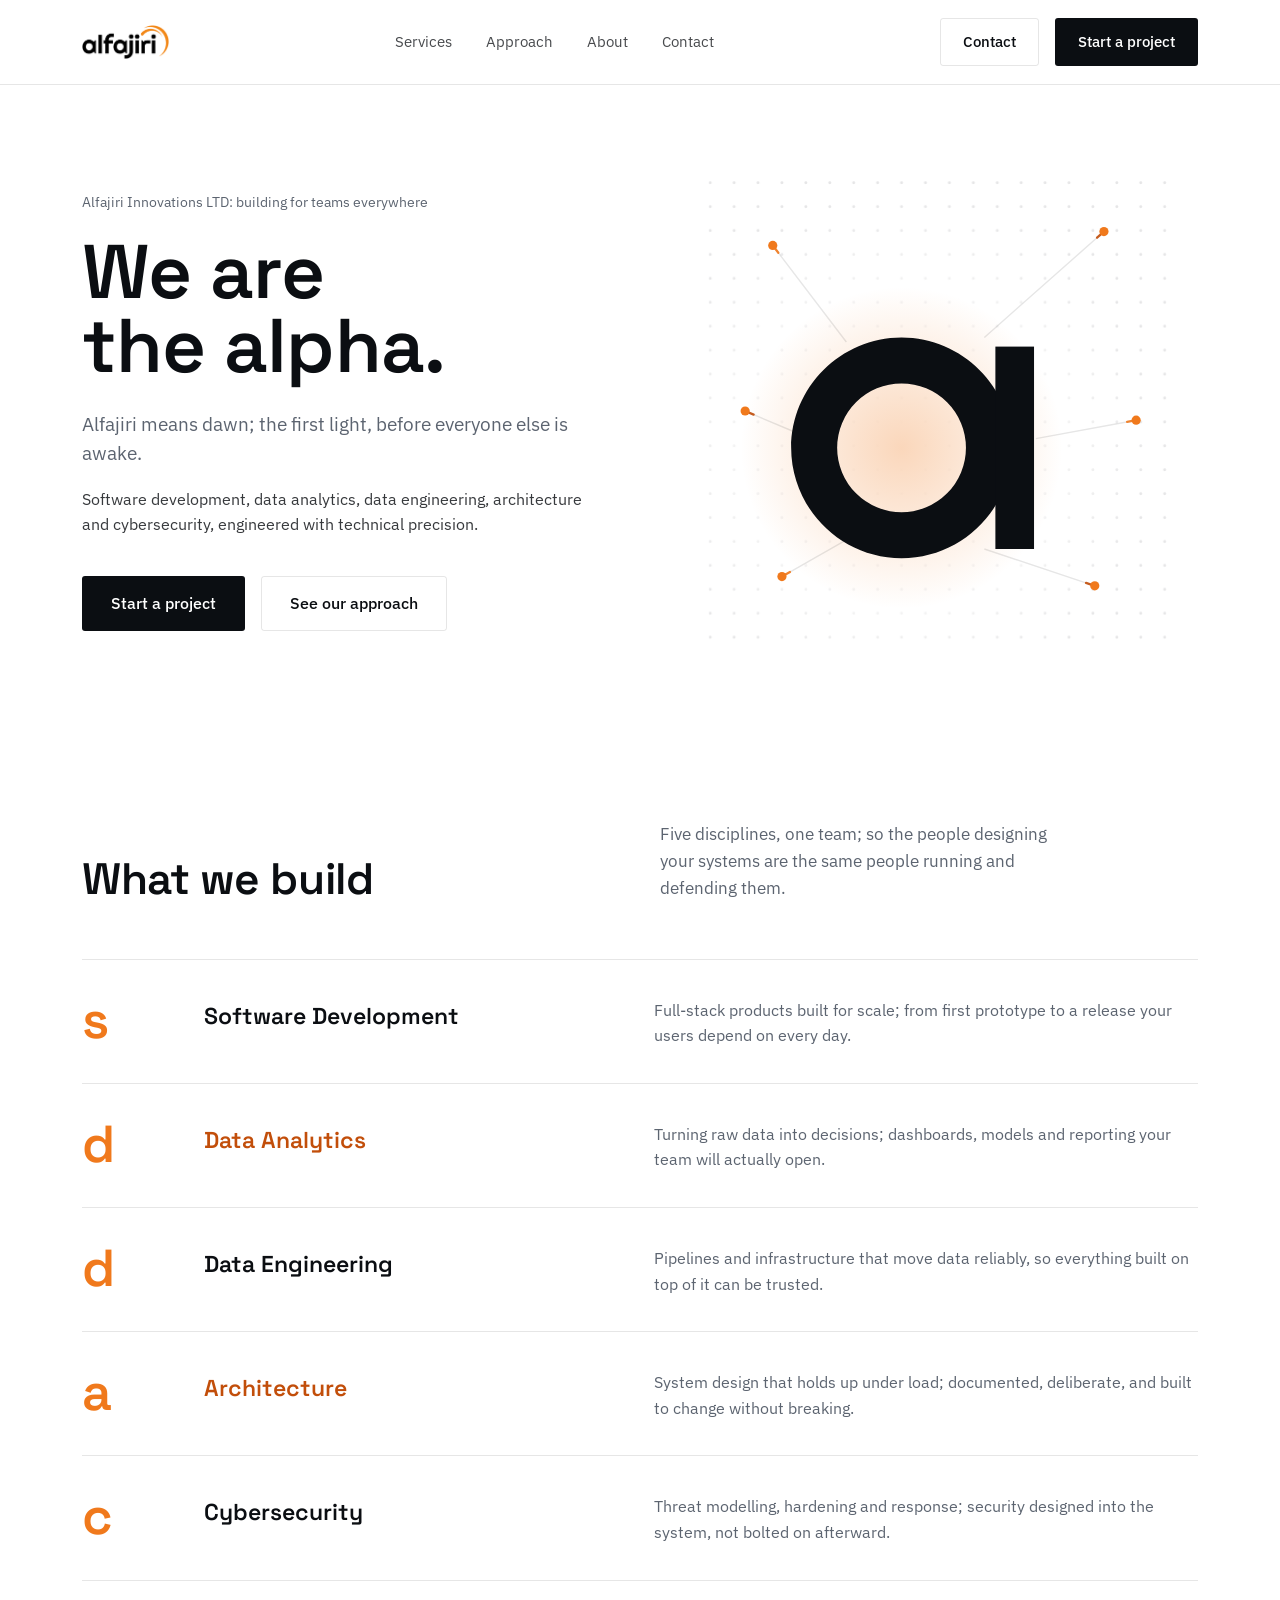
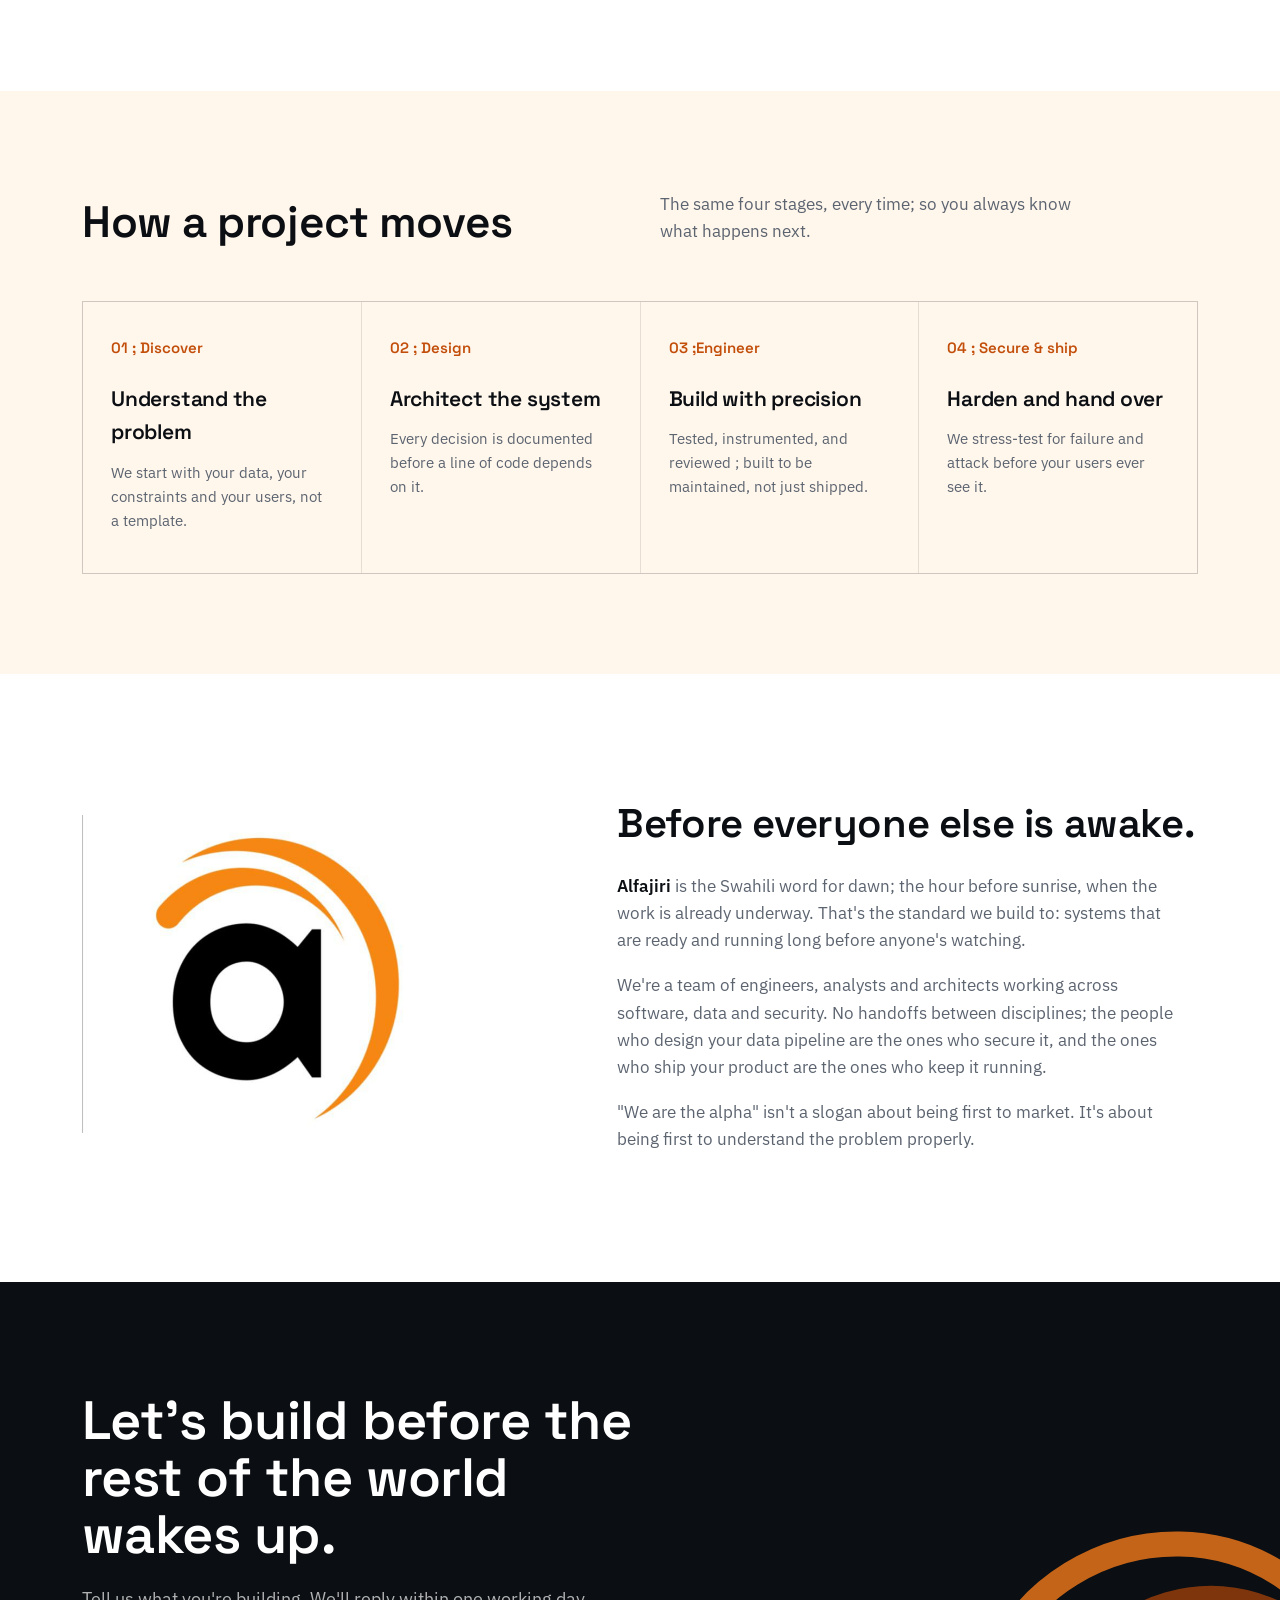
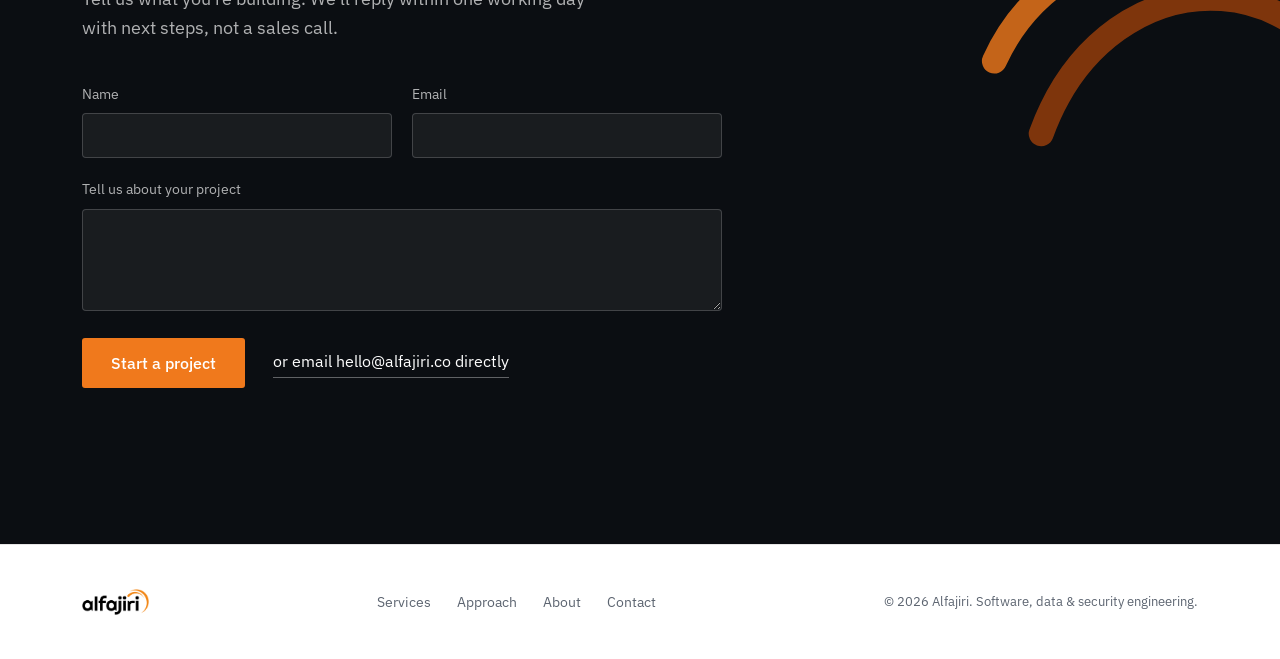
==== index.html @ 94ca4219 "Alfajiri website" ====
<!doctype html>
<html lang="en">
  <head>
    <meta charset="UTF-8" />
    <meta name="viewport" content="width=device-width, initial-scale=1.0" />
    <title>Alfajiri | Software, Data &amp; Security Engineering</title>
    <meta
      name="description"
      content="Alfajiri Innovations LTD engineers software, data and security systems with technical precision — full-stack development, data analytics, data engineering, architecture and cybersecurity, delivered by one team."
    />
    <meta
      name="keywords"
      content="software development, data analytics, data engineering, systems architecture, cybersecurity, Alfajiri, engineering agency"
    />
    <meta name="author" content="Alfajiri Innovations LTD" />
    <meta name="robots" content="index, follow" />
    <meta name="theme-color" content="#0b0e12" />
    <link rel="canonical" href="https://alfajiri.co/" />

    <!-- Favicon -->
    <link
      rel="icon"
      type="image/png"
      href="files/alfajiri-icon-orange-square.png"
    />
    <link
      rel="apple-touch-icon"
      href="files/alfajiri-icon-orange-square.png"
    />
    <!-- Open Graph / Facebook, LinkedIn, etc. -->
    <meta property="og:type" content="website" />
    <meta property="og:site_name" content="Alfajiri" />
    <meta property="og:url" content="https://alfajiri.co/" />
    <meta
      property="og:title"
      content="Alfajiri | Software, Data &amp; Security Engineering"
    />
    <meta
      property="og:description"
      content="Software development, data analytics, data engineering, architecture and cybersecurity, engineered with technical precision by one team."
    />
    <meta
      property="og:image"
      content="https://alfajiri.co/files/alfajiri-logo-white-bg.png"
    />
    <meta property="og:locale" content="en_US" />

    <!-- Twitter Card -->
    <meta name="twitter:card" content="summary_large_image" />
    <meta
      name="twitter:title"
      content="Alfajiri | Software, Data &amp; Security Engineering"
    />
    <meta
      name="twitter:description"
      content="Software development, data analytics, data engineering, architecture and cybersecurity, engineered with technical precision by one team."
    />
    <meta
      name="twitter:image"
      content="https://alfajiri.co/files/alfajiri-logo-white-bg.png"
    />

    <!-- Structured data -->
    <script type="application/ld+json">
      {
        "@context": "https://schema.org",
        "@type": "ProfessionalService",
        "name": "Alfajiri Innovations LTD",
        "url": "https://alfajiri.co/",
        "logo": "https://alfajiri.co/files/alfajiri-logo-white-bg.png",
        "image": "https://alfajiri.co/files/alfajiri-logo-white-bg.png",
        "description": "Alfajiri Innovations LTD engineers software, data and security systems with technical precision — full-stack development, data analytics, data engineering, architecture and cybersecurity, delivered by one team.",
        "email": "hello@alfajiri.co",
        "areaServed": "Worldwide",
        "sameAs": []
      }
    </script>

    <link rel="preconnect" href="https://fonts.googleapis.com" />
    <link rel="preconnect" href="https://fonts.gstatic.com" crossorigin />
    <link
      href="https://fonts.googleapis.com/css2?family=Space+Grotesk:wght@400;500;600;700&family=IBM+Plex+Sans:wght@400;500;600&display=swap"
      rel="stylesheet"
    />
    <link rel="stylesheet" href="styles.css" />
  </head>
  <body>
    <header class="site">
      <div class="nav">
        <a href="#top" class="brand" aria-label="Alfajiri home">
          <span class="brand-mark">
            <img src="alfajiri-logo-transparent.png" alt="" aria-hidden="true" />
          </span>
        </a>
        <nav class="links">
          <a href="#services">Services</a>
          <a href="#approach">Approach</a>
          <a href="#about">About</a>
          <a href="#contact">Contact</a>
        </nav>
        <div class="nav-cta">
          <a href="#contact" class="btn btn-ghost">Contact</a>
          <a href="#contact" class="btn btn-primary">Start a project</a>
        </div>
        <button class="menu-toggle" aria-label="Menu">
          <span></span><span></span><span></span>
        </button>
      </div>
    </header>

    <main id="top">
      <!-- HERO -->
      <section class="hero">
        <div class="wrap">
          <div class="hero-copy">
            <span class="loc"
              >Alfajiri Innovations LTD: building for teams everywhere</span
            >
            <h1>We are<br />the alpha.</h1>
            <p class="sub">
              Alfajiri means dawn; the first light, before everyone else is
              awake.
            </p>
            <p class="desc">
              Software development, data analytics, data engineering,
              architecture and cybersecurity, engineered with technical
              precision.
            </p>
            <div class="hero-actions">
              <a href="#contact" class="btn btn-primary btn-lg"
                >Start a project</a
              >
              <a href="#approach" class="btn btn-ghost btn-lg"
                >See our approach</a
              >
            </div>
          </div>
          <div class="hero-art" aria-hidden="true">
            <svg viewBox="0 0 500 500" xmlns="http://www.w3.org/2000/svg">
              <defs>
                <pattern
                  id="dotGrid"
                  width="26"
                  height="26"
                  patternUnits="userSpaceOnUse"
                >
                  <circle cx="2" cy="2" r="1.6" fill="var(--line)" />
                </pattern>
                <radialGradient id="dotFade" cx="42%" cy="58%" r="55%">
                  <stop offset="0%" stop-color="#fff" stop-opacity="0" />
                  <stop offset="65%" stop-color="#fff" stop-opacity="0.5" />
                  <stop offset="100%" stop-color="#fff" stop-opacity="1" />
                </radialGradient>
                <mask id="dotMask">
                  <rect width="500" height="500" fill="url(#dotFade)" />
                </mask>
                <radialGradient id="glow" cx="50%" cy="50%" r="50%">
                  <stop offset="0%" stop-color="var(--orange)" stop-opacity="0.3" />
                  <stop offset="100%" stop-color="var(--orange)" stop-opacity="0" />
                </radialGradient>
              </defs>

              <rect width="500" height="500" fill="url(#dotGrid)" mask="url(#dotMask)" />
              <circle cx="210" cy="290" r="175" fill="url(#glow)" />

              <g class="network">
                <line class="link-base" x1="70" y1="70" x2="150" y2="175" />
                <line class="link-base" x1="430" y1="55" x2="300" y2="170" />
                <line class="link-base" x1="465" y1="260" x2="356" y2="280" />
                <line class="link-base" x1="420" y1="440" x2="300" y2="400" />
                <line class="link-base" x1="80" y1="430" x2="150" y2="390" />
                <line class="link-base" x1="40" y1="250" x2="92" y2="272" />

                <line class="link-pulse pulse-1" x1="70" y1="70" x2="150" y2="175" />
                <line class="link-pulse pulse-2 alt" x1="430" y1="55" x2="300" y2="170" />
                <line class="link-pulse pulse-3" x1="465" y1="260" x2="356" y2="280" />
                <line class="link-pulse pulse-4 alt" x1="420" y1="440" x2="300" y2="400" />
                <line class="link-pulse pulse-5" x1="80" y1="430" x2="150" y2="390" />
                <line class="link-pulse pulse-6 alt" x1="40" y1="250" x2="92" y2="272" />

                <g class="node-group node-1">
                  <circle class="node-ring" cx="70" cy="70" r="6" />
                  <circle class="node-dot" cx="70" cy="70" r="5" />
                </g>
                <g class="node-group node-2">
                  <circle class="node-ring" cx="430" cy="55" r="6" />
                  <circle class="node-dot" cx="430" cy="55" r="5" />
                </g>
                <g class="node-group node-3">
                  <circle class="node-ring" cx="465" cy="260" r="6" />
                  <circle class="node-dot" cx="465" cy="260" r="5" />
                </g>
                <g class="node-group node-4">
                  <circle class="node-ring" cx="420" cy="440" r="6" />
                  <circle class="node-dot" cx="420" cy="440" r="5" />
                </g>
                <g class="node-group node-5">
                  <circle class="node-ring" cx="80" cy="430" r="6" />
                  <circle class="node-dot" cx="80" cy="430" r="5" />
                </g>
                <g class="node-group node-6">
                  <circle class="node-ring" cx="40" cy="250" r="6" />
                  <circle class="node-dot" cx="40" cy="250" r="5" />
                </g>
              </g>

              <g transform="translate(90,150)">
                <path
                  class="mark-a"
                  d="M120 260c-66 0-120-54-120-120S54 20 120 20s120 54 120 120-54 120-120 120zm0-190a70 70 0 100 140 70 70 0 000-140z"
                />
                <rect class="mark-a" x="222" y="30" width="42" height="220" />
              </g>
            </svg>
          </div>
        </div>
      </section>

      <!-- SERVICES -->
      <section class="services" id="services">
        <div class="wrap">
          <div class="head">
            <h2>What we build</h2>
            <p>
              Five disciplines, one team; so the people designing your systems
              are the same people running and defending them.
            </p>
          </div>

          <div class="service-list">
            <div class="service-row">
              <div class="service-letter">s</div>
              <div class="service-name">Software Development</div>
              <div class="service-desc">
                Full-stack products built for scale; from first prototype to a
                release your users depend on every day.
              </div>
            </div>
            <div class="service-row">
              <div class="service-letter">d</div>
              <div class="service-name">Data Analytics</div>
              <div class="service-desc">
                Turning raw data into decisions; dashboards, models and
                reporting your team will actually open.
              </div>
            </div>
            <div class="service-row">
              <div class="service-letter">d</div>
              <div class="service-name">Data Engineering</div>
              <div class="service-desc">
                Pipelines and infrastructure that move data reliably, so
                everything built on top of it can be trusted.
              </div>
            </div>
            <div class="service-row">
              <div class="service-letter">a</div>
              <div class="service-name">Architecture</div>
              <div class="service-desc">
                System design that holds up under load; documented, deliberate,
                and built to change without breaking.
              </div>
            </div>
            <div class="service-row">
              <div class="service-letter">c</div>
              <div class="service-name">Cybersecurity</div>
              <div class="service-desc">
                Threat modelling, hardening and response; security designed
                into the system, not bolted on afterward.
              </div>
            </div>
          </div>
        </div>
      </section>

      <!-- APPROACH -->
      <section class="approach" id="approach">
        <div class="wrap">
          <div class="head">
            <h2>How a project moves</h2>
            <p>
              The same four stages, every time; so you always know what happens
              next.
            </p>
          </div>
          <div class="approach-grid">
            <div class="step">
              <div class="num">01 ; Discover</div>
              <h3>Understand the problem</h3>
              <p>
                We start with your data, your constraints and your users, not a
                template.
              </p>
            </div>
            <div class="step">
              <div class="num">02 ; Design</div>
              <h3>Architect the system</h3>
              <p>
                Every decision is documented before a line of code depends on
                it.
              </p>
            </div>
            <div class="step">
              <div class="num">03 ;Engineer</div>
              <h3>Build with precision</h3>
              <p>
                Tested, instrumented, and reviewed ; built to be maintained, not
                just shipped.
              </p>
            </div>
            <div class="step">
              <div class="num">04 ; Secure &amp; ship</div>
              <h3>Harden and hand over</h3>
              <p>
                We stress-test for failure and attack before your users ever see
                it.
              </p>
            </div>
          </div>
        </div>
      </section>

      <!-- MEANING / ABOUT -->
      <section class="meaning" id="about">
        <div class="wrap">
          <div class="meaning-mark">
            <img src="Alfajiri-icon.jpeg" alt="Alfajiri logo mark" />
          </div>
          <div class="meaning-text">
            <h2>Before everyone else is awake.</h2>
            <p>
              <strong>Alfajiri</strong> is the Swahili word for dawn; the hour
              before sunrise, when the work is already underway. That's the
              standard we build to: systems that are ready and running long
              before anyone's watching.
            </p>
            <p>
              We're a team of engineers, analysts and architects working across
              software, data and security. No handoffs between disciplines; the
              people who design your data pipeline are the ones who secure it,
              and the ones who ship your product are the ones who keep it
              running.
            </p>
            <p>
              "We are the alpha" isn't a slogan about being first to market.
              It's about being first to understand the problem properly.
            </p>
          </div>
        </div>
      </section>

      <!-- CTA / CONTACT -->
      <section class="cta" id="contact">
        <svg
          class="cta-arc"
          viewBox="0 0 500 500"
          xmlns="http://www.w3.org/2000/svg"
          aria-hidden="true"
        >
          <path
            fill="none"
            stroke="#F0791C"
            stroke-width="24"
            stroke-linecap="round"
            opacity="0.9"
            d="M110 200 C 175 55, 400 35, 470 230"
          />
          <path
            fill="none"
            stroke="#C24E0A"
            stroke-width="24"
            stroke-linecap="round"
            opacity="0.7"
            d="M155 270 C 220 90, 445 90, 480 310"
          />
        </svg>
        <div class="wrap">
          <h2>Let's build before the rest of the world wakes up.</h2>
          <p class="lede">
            Tell us what you're building. We'll reply within one working day
            with next steps, not a sales call.
          </p>

          <form
            name="start-project"
            method="POST"
            data-netlify="true"
            netlify-honeypot="bot-field"
            class="cta-form"
            id="cta-form"
          >
            <input type="hidden" name="form-name" value="start-project" />
            <p class="hp-field">
              <label>
                Don't fill this out if you're human:
                <input name="bot-field" />
              </label>
            </p>

            <div class="form-row">
              <div class="field">
                <label for="cf-name">Name</label>
                <input type="text" id="cf-name" name="name" required />
              </div>
              <div class="field">
                <label for="cf-email">Email</label>
                <input type="email" id="cf-email" name="email" required />
              </div>
            </div>
            <div class="field">
              <label for="cf-project">Tell us about your project</label>
              <textarea
                id="cf-project"
                name="project"
                rows="4"
                required
              ></textarea>
            </div>

            <div class="cta-row">
              <button type="submit" class="btn btn-primary btn-lg">
                Start a project
              </button>
              <a href="mailto:hello@alfajiri.co" class="cta-email"
                >or email hello@alfajiri.co directly</a
              >
            </div>

            <p class="form-status" id="cta-form-status" role="status"></p>
          </form>
        </div>
      </section>
    </main>

    <script>
      (function () {
        var form = document.getElementById("cta-form");
        var status = document.getElementById("cta-form-status");
        if (!form) return;

        function encode(data) {
          return Object.keys(data)
            .map(
              (key) =>
                encodeURIComponent(key) + "=" + encodeURIComponent(data[key]),
            )
            .join("&");
        }

        form.addEventListener("submit", function (e) {
          e.preventDefault();
          var data = Object.fromEntries(new FormData(form).entries());

          fetch("/", {
            method: "POST",
            headers: { "Content-Type": "application/x-www-form-urlencoded" },
            body: encode(data),
          })
            .then(function () {
              status.textContent =
                "Thanks — we'll reply within one working day.";
              status.classList.add("is-success");
              form.reset();
            })
            .catch(function () {
              status.textContent =
                "Something went wrong. Please email hello@alfajiri.co instead.";
              status.classList.add("is-error");
            });
        });
      })();
    </script>

    <footer class="site">
      <div class="wrap">
        <span class="brand">
          <span class="brand-mark">
            <img src="alfajiri-logo-transparent.png" alt="Alfajiri" />
          </span>
        </span>
        <nav>
          <a href="#services">Services</a>
          <a href="#approach">Approach</a>
          <a href="#about">About</a>
          <a href="#contact">Contact</a>
        </nav>
        <span class="copy"
          >© 2026 Alfajiri. Software, data &amp; security engineering.</span
        >
      </div>
    </footer>
  </body>
</html>
---- styles.css ----
:root {
  --ink: #0b0e12;
  --paper: #ffffff;
  --dawn: #fff6ec;
  --orange: #f0791c;
  --orange-deep: #c24e0a;
  --slate: #5c6470;
  --line: rgba(11, 14, 18, 0.1);
  --max: 1180px;
}

* {
  box-sizing: border-box;
}
html {
  scroll-behavior: smooth;
}
body {
  margin: 0;
  background: var(--paper);
  color: var(--ink);
  font-family: "IBM Plex Sans", sans-serif;
  font-size: 16px;
  line-height: 1.6;
  -webkit-font-smoothing: antialiased;
}
h1,
h2,
h3,
.display {
  font-family: "Space Grotesk", sans-serif;
  font-weight: 600;
  letter-spacing: -0.01em;
  margin: 0;
}
p {
  margin: 0;
}
a {
  color: inherit;
  text-decoration: none;
}
.wrap {
  max-width: var(--max);
  margin: 0 auto;
  padding: 0 32px;
}
section {
  position: relative;
}
::selection {
  background: var(--orange);
  color: #fff;
}
:focus-visible {
  outline: 2px solid var(--orange-deep);
  outline-offset: 3px;
}

@media (prefers-reduced-motion: reduce) {
  * {
    animation-duration: 0.001ms !important;
    animation-iteration-count: 1 !important;
    transition-duration: 0.001ms !important;
  }
}

/* ---------- NAV ---------- */
header.site {
  position: sticky;
  top: 0;
  z-index: 50;
  background: rgba(255, 255, 255, 0.88);
  backdrop-filter: blur(10px);
  border-bottom: 1px solid var(--line);
}
.nav {
  display: flex;
  align-items: center;
  justify-content: space-between;
  padding: 18px 32px;
  max-width: var(--max);
  margin: 0 auto;
}
.brand {
  display: flex;
  align-items: center;
  gap: 9px;
  font-family: "Space Grotesk", sans-serif;
  font-weight: 700;
  font-size: 22px;
  letter-spacing: -0.01em;
  color: var(--ink);
}
.brand-mark {
  height: 34px;
  display: flex;
  align-items: center;
  flex-shrink: 0;
}
.brand-mark img {
  height: 100%;
  width: auto;
  display: block;
}
nav.links {
  display: flex;
  align-items: center;
  gap: 34px;
}
nav.links a {
  font-size: 15px;
  color: var(--ink);
  opacity: 0.75;
  transition: opacity 0.15s ease;
}
nav.links a:hover {
  opacity: 1;
}
.btn {
  display: inline-flex;
  align-items: center;
  justify-content: center;
  padding: 11px 22px;
  border-radius: 3px;
  font-size: 15px;
  font-weight: 500;
  font-family: "IBM Plex Sans", sans-serif;
  cursor: pointer;
  border: 1px solid transparent;
  transition:
    transform 0.15s ease,
    background 0.15s ease,
    border-color 0.15s ease;
  white-space: nowrap;
}
.btn-primary {
  background: var(--ink);
  color: #fff;
}
.btn-primary:hover {
  background: var(--orange-deep);
}
.btn-ghost {
  border-color: var(--line);
  color: var(--ink);
}
.btn-ghost:hover {
  border-color: var(--ink);
}
.nav-cta {
  display: flex;
  align-items: center;
  gap: 16px;
}
.menu-toggle {
  display: none;
  background: none;
  border: none;
  cursor: pointer;
  padding: 6px;
}
.menu-toggle span {
  display: block;
  width: 22px;
  height: 2px;
  background: var(--ink);
  margin: 5px 0;
}

/* ---------- HERO ---------- */
.hero {
  padding: 96px 0 70px;
  overflow: hidden;
}
.hero .wrap {
  display: grid;
  grid-template-columns: 1.05fr 0.95fr;
  align-items: center;
  gap: 24px;
}
.hero-copy .loc {
  font-size: 14px;
  color: var(--slate);
  margin-bottom: 22px;
  display: block;
}
.hero h1 {
  font-size: clamp(44px, 6vw, 76px);
  line-height: 0.98;
  color: var(--ink);
}
.hero .sub {
  margin-top: 26px;
  max-width: 46ch;
  font-size: 19px;
  color: var(--slate);
  line-height: 1.55;
}
.hero .desc {
  margin-top: 18px;
  max-width: 50ch;
  font-size: 16px;
  color: var(--ink);
  opacity: 0.82;
}
.hero-actions {
  display: flex;
  gap: 16px;
  margin-top: 38px;
  flex-wrap: wrap;
}
.btn-lg {
  padding: 14px 28px;
  font-size: 16px;
}

.hero-art {
  position: relative;
  height: 460px;
}
.hero-art svg {
  width: 100%;
  height: 100%;
  overflow: visible;
}
.mark-a {
  fill: var(--ink);
}
.link-base {
  stroke: var(--line);
  stroke-width: 1.5;
}
.link-pulse {
  stroke: var(--orange);
  stroke-width: 2.5;
  stroke-linecap: round;
  stroke-dasharray: 10 280;
  opacity: 0.9;
  animation: travel 2.6s linear infinite;
}
.link-pulse.alt {
  stroke: var(--orange-deep);
}
.pulse-2 {
  animation-delay: 0.4s;
}
.pulse-3 {
  animation-delay: 0.8s;
}
.pulse-4 {
  animation-delay: 1.2s;
}
.pulse-5 {
  animation-delay: 1.6s;
}
.pulse-6 {
  animation-delay: 2s;
}
@keyframes travel {
  from {
    stroke-dashoffset: 290;
  }
  to {
    stroke-dashoffset: -290;
  }
}
.node-dot {
  fill: var(--orange);
}
.node-ring {
  fill: none;
  stroke: var(--orange);
  stroke-width: 1.5;
  opacity: 0;
  transform-box: fill-box;
  transform-origin: center;
  animation: ping 2.6s ease-out infinite;
}
.node-2 .node-ring {
  animation-delay: 0.4s;
}
.node-3 .node-ring {
  animation-delay: 0.8s;
}
.node-4 .node-ring {
  animation-delay: 1.2s;
}
.node-5 .node-ring {
  animation-delay: 1.6s;
}
.node-6 .node-ring {
  animation-delay: 2s;
}
@keyframes ping {
  0% {
    transform: scale(1);
    opacity: 0.6;
  }
  100% {
    transform: scale(2.6);
    opacity: 0;
  }
}

/* ---------- SECTION HEADS ---------- */
.head {
  display: grid;
  grid-template-columns: 1fr 1fr;
  gap: 40px;
  align-items: end;
  margin-bottom: 56px;
}
.head h2 {
  font-size: clamp(30px, 4vw, 44px);
  line-height: 1.05;
}
.head p {
  font-size: 17px;
  color: var(--slate);
  max-width: 42ch;
}

/* ---------- SERVICES ---------- */
.services {
  padding: 110px 0;
}
.service-row {
  display: grid;
  grid-template-columns: 90px 1fr 1.3fr;
  gap: 32px;
  padding: 34px 0;
  border-top: 1px solid var(--line);
  align-items: start;
}
.service-row:last-child {
  border-bottom: 1px solid var(--line);
}
.service-letter {
  font-family: "Space Grotesk", sans-serif;
  font-size: 52px;
  font-weight: 600;
  color: var(--orange);
  line-height: 1;
}
.service-name {
  font-family: "Space Grotesk", sans-serif;
  font-size: 23px;
  font-weight: 600;
  padding-top: 4px;
}
.service-desc {
  color: var(--slate);
  font-size: 16px;
  max-width: 56ch;
  padding-top: 4px;
}
@media (min-width: 900px) {
  .service-row:nth-child(even) .service-name {
    color: var(--orange-deep);
  }
}

/* ---------- APPROACH ---------- */
.approach {
  padding: 100px 0;
  background: var(--dawn);
}
.approach-grid {
  display: grid;
  grid-template-columns: repeat(4, 1fr);
  gap: 1px;
  background: var(--line);
  border: 1px solid var(--line);
}
.step {
  background: var(--dawn);
  padding: 34px 28px 40px;
}
.step .num {
  font-family: "Space Grotesk", sans-serif;
  font-size: 15px;
  color: var(--orange-deep);
  font-weight: 600;
  margin-bottom: 22px;
}
.step h3 {
  font-size: 21px;
  margin-bottom: 12px;
}
.step p {
  color: var(--slate);
  font-size: 15px;
}

/* ---------- ABOUT / MEANING ---------- */
.meaning {
  padding: 120px 0;
}
.meaning .wrap {
  display: grid;
  grid-template-columns: 0.9fr 1.1fr;
  gap: 60px;
  align-items: center;
}
.meaning-mark {
  position: relative;
  aspect-ratio: 1/1;
  max-width: 360px;
}
.meaning-mark img {
  width: 100%;
  height: 100%;
  object-fit: contain;
  border-radius: 20px;
}
.meaning-text h2 {
  font-size: clamp(28px, 3.6vw, 40px);
  line-height: 1.12;
  margin-bottom: 26px;
}
.meaning-text p {
  color: var(--slate);
  font-size: 17px;
  max-width: 56ch;
}
.meaning-text p + p {
  margin-top: 18px;
}
.meaning-text strong {
  color: var(--ink);
  font-weight: 600;
}

/* ---------- CTA ---------- */
.cta {
  padding: 110px 0 120px;
  background: var(--ink);
  color: #fff;
  position: relative;
  overflow: hidden;
}
.cta .wrap {
  position: relative;
  z-index: 2;
}
.cta h2 {
  color: #fff;
  font-size: clamp(32px, 5vw, 54px);
  max-width: 16ch;
  line-height: 1.06;
}
.cta p.lede {
  margin-top: 22px;
  color: rgba(255, 255, 255, 0.68);
  font-size: 18px;
  max-width: 48ch;
}
.cta-row {
  margin-top: 40px;
  display: flex;
  align-items: center;
  gap: 28px;
  flex-wrap: wrap;
}
.cta .btn-primary {
  background: var(--orange);
}
.cta .btn-primary:hover {
  background: var(--orange-deep);
}
.cta-email {
  font-size: 16px;
  color: #fff;
  border-bottom: 1px solid rgba(255, 255, 255, 0.35);
  padding-bottom: 2px;
}
.cta-email:hover {
  border-color: var(--orange);
  color: var(--orange);
}
.cta-arc {
  position: absolute;
  right: -120px;
  top: 50%;
  transform: translateY(-50%);
  width: 520px;
  height: 520px;
  opacity: 0.9;
  z-index: 1;
}

.cta-form {
  margin-top: 40px;
  max-width: 640px;
}
.hp-field {
  position: absolute;
  left: -9999px;
}
.form-row {
  display: grid;
  grid-template-columns: 1fr 1fr;
  gap: 20px;
}
.field {
  margin-bottom: 20px;
}
.field label {
  display: block;
  font-size: 14px;
  color: rgba(255, 255, 255, 0.68);
  margin-bottom: 8px;
}
.field input,
.field textarea {
  width: 100%;
  background: rgba(255, 255, 255, 0.06);
  border: 1px solid rgba(255, 255, 255, 0.18);
  border-radius: 4px;
  padding: 12px 14px;
  font-family: "IBM Plex Sans", sans-serif;
  font-size: 15px;
  color: #fff;
  transition: border-color 0.15s ease;
}
.field input:focus,
.field textarea:focus {
  outline: none;
  border-color: var(--orange);
}
.field textarea {
  resize: vertical;
}
.cta-form .cta-row {
  margin-top: 6px;
}
.form-status {
  margin-top: 16px;
  font-size: 14px;
  min-height: 1.4em;
}
.form-status.is-success {
  color: var(--orange);
}
.form-status.is-error {
  color: #ff9a9a;
}
@media (max-width: 560px) {
  .form-row {
    grid-template-columns: 1fr;
  }
}

/* ---------- FOOTER ---------- */
footer.site {
  padding: 44px 0;
  border-top: 1px solid var(--line);
}
footer .wrap {
  display: flex;
  align-items: center;
  justify-content: space-between;
  flex-wrap: wrap;
  gap: 18px;
}
footer .brand {
  font-size: 18px;
}
footer .brand-mark {
  height: 26px;
  width: 100%;
}
footer nav {
  display: flex;
  gap: 26px;
}
footer nav a {
  font-size: 14px;
  color: var(--slate);
}
footer nav a:hover {
  color: var(--ink);
}
footer .copy {
  font-size: 13px;
  color: var(--slate);
}

/* ---------- RESPONSIVE ---------- */
@media (max-width: 900px) {
  nav.links,
  .nav-cta .btn-ghost {
    display: none;
  }
  .menu-toggle {
    display: block;
  }
  .hero .wrap {
    grid-template-columns: 1fr;
  }
  .hero-art {
    height: 300px;
    order: -1;
    margin-bottom: 10px;
  }
  .head {
    grid-template-columns: 1fr;
    gap: 16px;
  }
  .service-row {
    grid-template-columns: 56px 1fr;
  }
  .service-row .service-desc {
    grid-column: 2 / 3;
  }
  .service-letter {
    font-size: 38px;
  }
  .approach-grid {
    grid-template-columns: 1fr 1fr;
  }
  .meaning .wrap {
    grid-template-columns: 1fr;
  }
  .meaning-mark {
    max-width: 220px;
    margin: 0 auto;
  }
  .cta-arc {
    display: none;
  }
  footer .wrap {
    flex-direction: column;
    align-items: flex-start;
  }
}
@media (max-width: 560px) {
  .approach-grid {
    grid-template-columns: 1fr;
  }
}
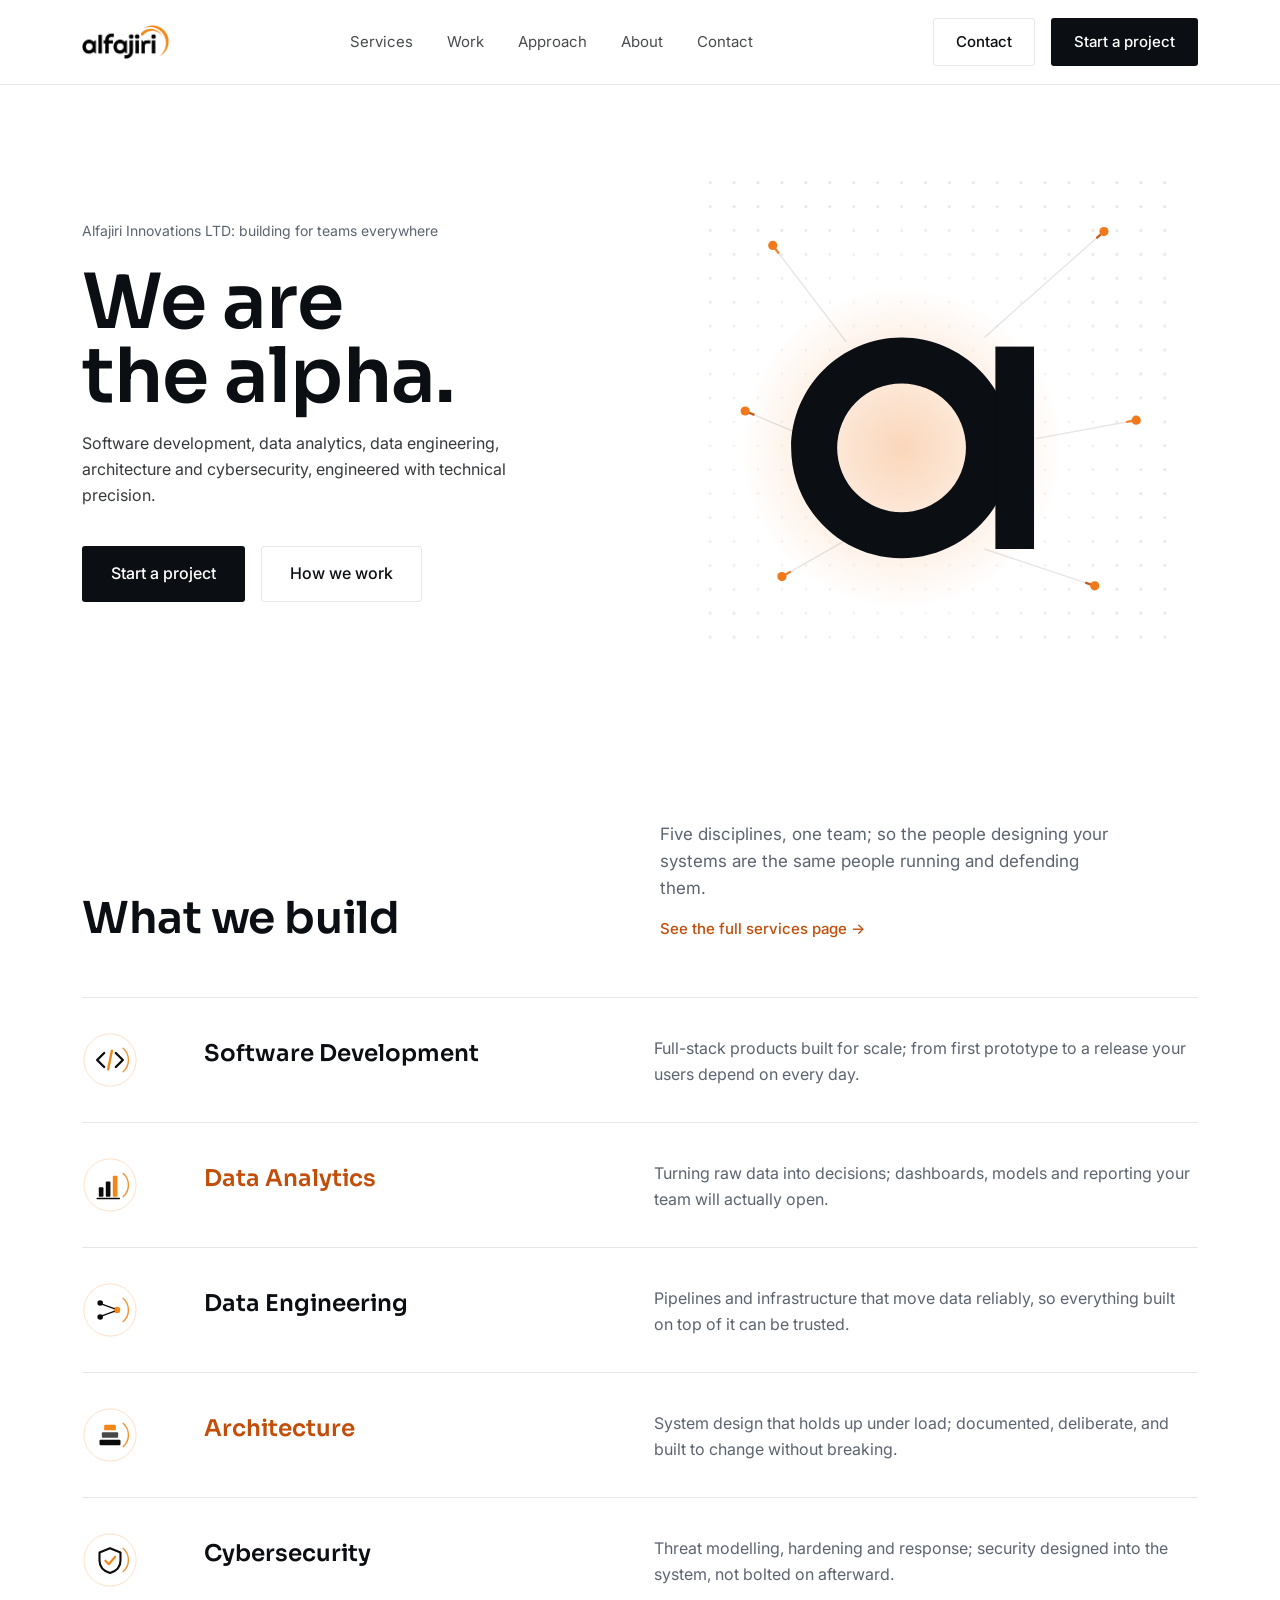
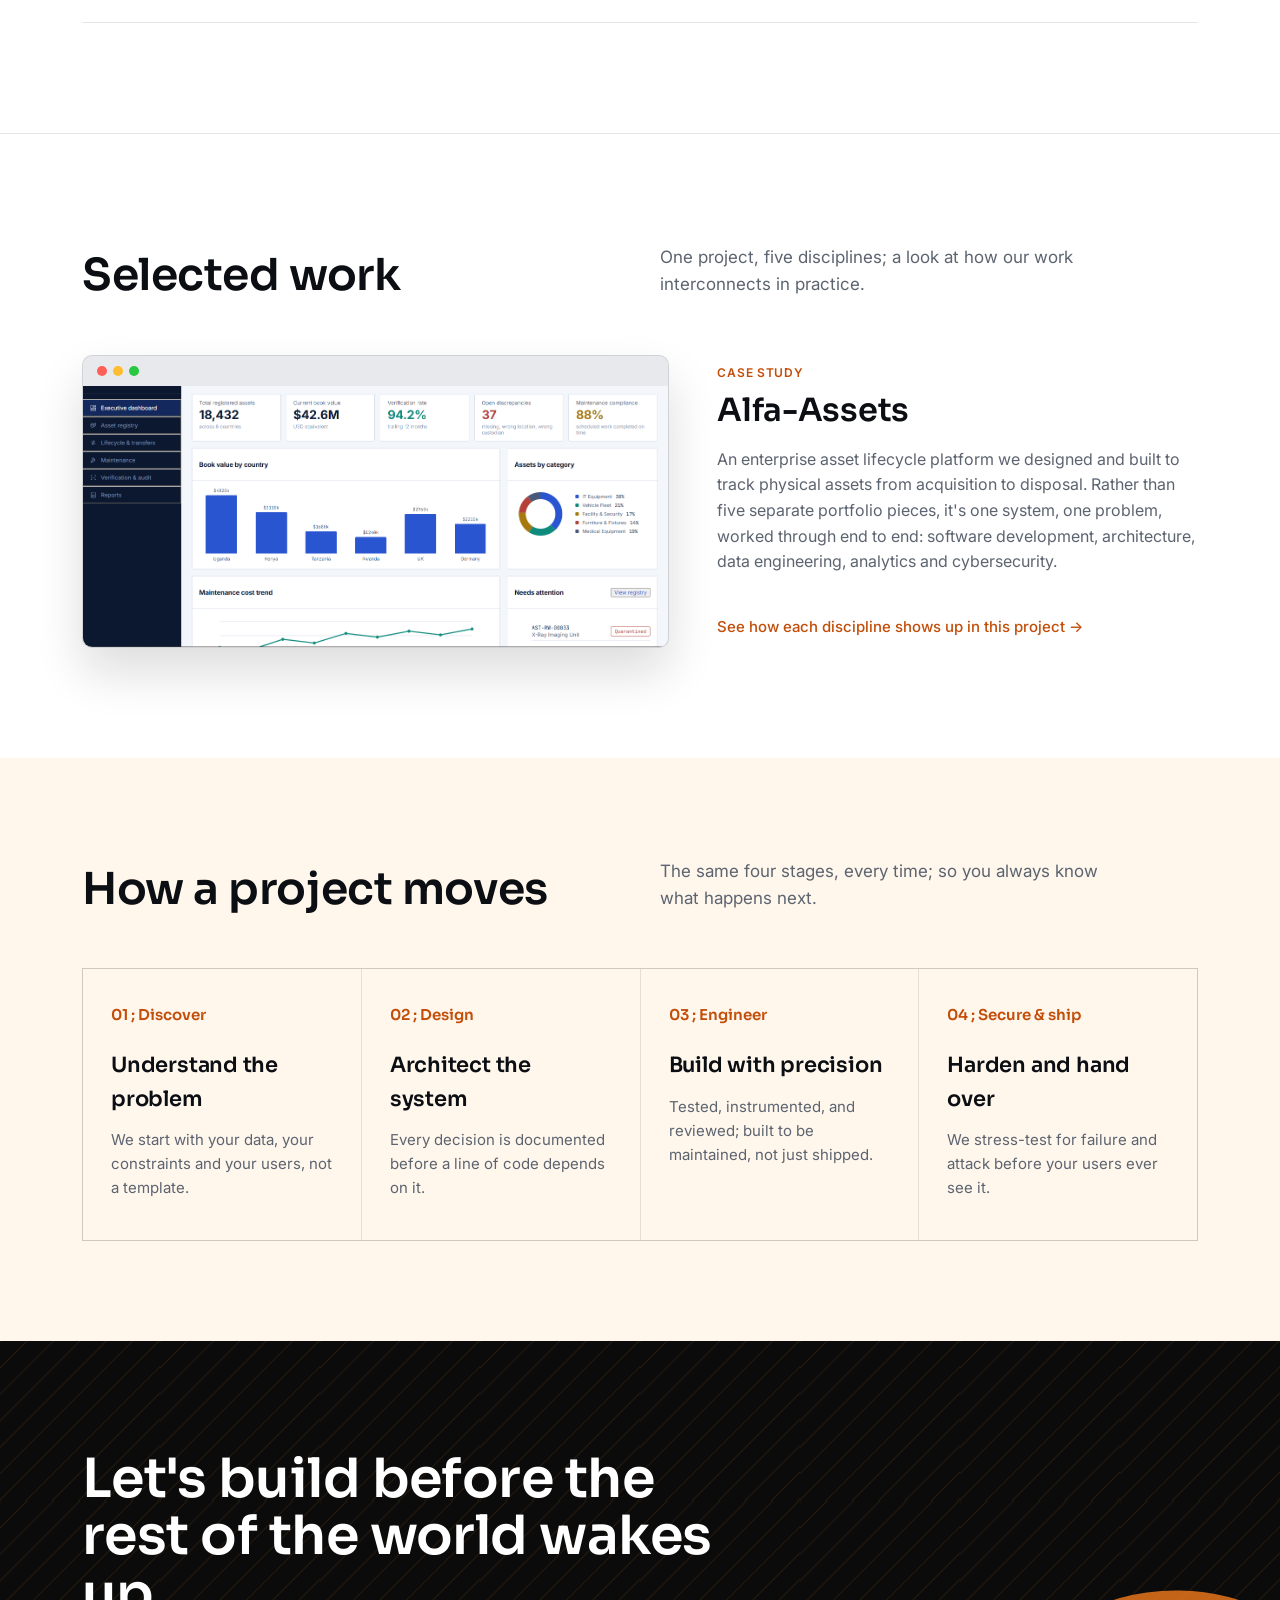
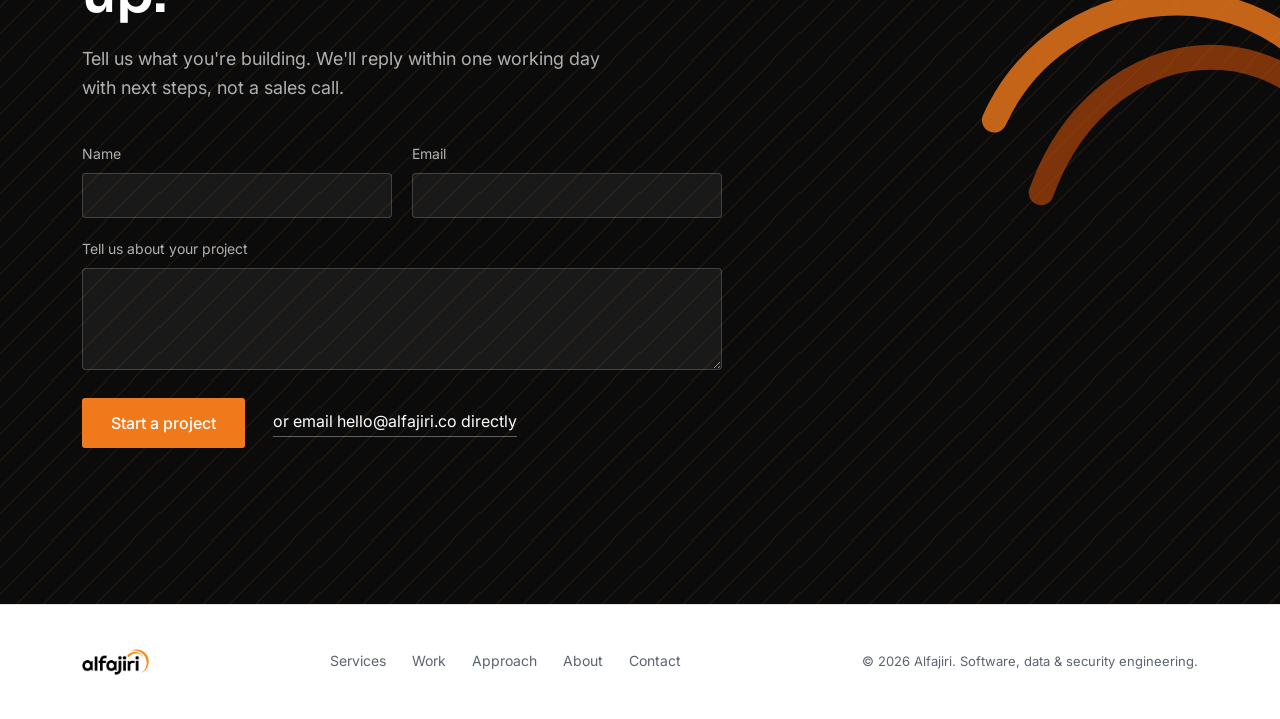
==== commit ba3a4b65: "updated images and detailed pages Co-Authored-By: Claude Sonnet 5 <noreply@anthropic.com>" ====
--- a/index.html
+++ b/index.html
@@ -6,7 +6,7 @@
     <title>Alfajiri | Software, Data &amp; Security Engineering</title>
     <meta
       name="description"
-      content="Alfajiri Innovations LTD engineers software, data and security systems with technical precision — full-stack development, data analytics, data engineering, architecture and cybersecurity, delivered by one team."
+      content="Alfajiri Innovations LTD engineers software, data and security systems with technical precision; full-stack development, data analytics, data engineering, architecture and cybersecurity, delivered by one team."
     />
     <meta
       name="keywords"
@@ -23,10 +23,7 @@
       type="image/png"
       href="files/alfajiri-icon-orange-square.png"
     />
-    <link
-      rel="apple-touch-icon"
-      href="files/alfajiri-icon-orange-square.png"
-    />
+    <link rel="apple-touch-icon" href="files/alfajiri-icon-orange-square.png" />
     <!-- Open Graph / Facebook, LinkedIn, etc. -->
     <meta property="og:type" content="website" />
     <meta property="og:site_name" content="Alfajiri" />
@@ -39,10 +36,10 @@
       property="og:description"
       content="Software development, data analytics, data engineering, architecture and cybersecurity, engineered with technical precision by one team."
     />
-    <meta
-      property="og:image"
-      content="https://alfajiri.co/files/alfajiri-logo-white-bg.png"
-    />
+
+    <meta property="og:image" content="https://alfajiri.co/files/og-hero.png" />
+    <meta property="og:image:width" content="1200" />
+    <meta property="og:image:height" content="630" />
     <meta property="og:locale" content="en_US" />
 
     <!-- Twitter Card -->
@@ -57,7 +54,7 @@
     />
     <meta
       name="twitter:image"
-      content="https://alfajiri.co/files/alfajiri-logo-white-bg.png"
+      content="https://alfajiri.co/files/og-hero.png"
     />
 
     <!-- Structured data -->
@@ -69,7 +66,7 @@
         "url": "https://alfajiri.co/",
         "logo": "https://alfajiri.co/files/alfajiri-logo-white-bg.png",
         "image": "https://alfajiri.co/files/alfajiri-logo-white-bg.png",
-        "description": "Alfajiri Innovations LTD engineers software, data and security systems with technical precision — full-stack development, data analytics, data engineering, architecture and cybersecurity, delivered by one team.",
+        "description": "Alfajiri Innovations LTD engineers software, data and security systems with technical precision; full-stack development, data analytics, data engineering, architecture and cybersecurity, delivered by one team.",
         "email": "hello@alfajiri.co",
         "areaServed": "Worldwide",
         "sameAs": []
@@ -79,7 +76,7 @@
     <link rel="preconnect" href="https://fonts.googleapis.com" />
     <link rel="preconnect" href="https://fonts.gstatic.com" crossorigin />
     <link
-      href="https://fonts.googleapis.com/css2?family=Space+Grotesk:wght@400;500;600;700&family=IBM+Plex+Sans:wght@400;500;600&display=swap"
+      href="https://fonts.googleapis.com/css2?family=Sora:wght@400;500;600;700&family=Inter:wght@400;500;600&display=swap"
       rel="stylesheet"
     />
     <link rel="stylesheet" href="styles.css" />
@@ -89,13 +86,18 @@
       <div class="nav">
         <a href="#top" class="brand" aria-label="Alfajiri home">
           <span class="brand-mark">
-            <img src="alfajiri-logo-transparent.png" alt="" aria-hidden="true" />
+            <img
+              src="files/alfajiri-logo-transparent.png"
+              alt=""
+              aria-hidden="true"
+            />
           </span>
         </a>
         <nav class="links">
           <a href="#services">Services</a>
+          <a href="#work">Work</a>
           <a href="#approach">Approach</a>
-          <a href="#about">About</a>
+          <a href="about.html">About</a>
           <a href="#contact">Contact</a>
         </nav>
         <div class="nav-cta">
@@ -117,10 +119,6 @@
               >Alfajiri Innovations LTD: building for teams everywhere</span
             >
             <h1>We are<br />the alpha.</h1>
-            <p class="sub">
-              Alfajiri means dawn; the first light, before everyone else is
-              awake.
-            </p>
             <p class="desc">
               Software development, data analytics, data engineering,
               architecture and cybersecurity, engineered with technical
@@ -130,9 +128,7 @@
               <a href="#contact" class="btn btn-primary btn-lg"
                 >Start a project</a
               >
-              <a href="#approach" class="btn btn-ghost btn-lg"
-                >See our approach</a
-              >
+              <a href="#approach" class="btn btn-ghost btn-lg">How we work</a>
             </div>
           </div>
           <div class="hero-art" aria-hidden="true">
@@ -155,12 +151,25 @@
                   <rect width="500" height="500" fill="url(#dotFade)" />
                 </mask>
                 <radialGradient id="glow" cx="50%" cy="50%" r="50%">
-                  <stop offset="0%" stop-color="var(--orange)" stop-opacity="0.3" />
-                  <stop offset="100%" stop-color="var(--orange)" stop-opacity="0" />
+                  <stop
+                    offset="0%"
+                    stop-color="var(--orange)"
+                    stop-opacity="0.3"
+                  />
+                  <stop
+                    offset="100%"
+                    stop-color="var(--orange)"
+                    stop-opacity="0"
+                  />
                 </radialGradient>
               </defs>
 
-              <rect width="500" height="500" fill="url(#dotGrid)" mask="url(#dotMask)" />
+              <rect
+                width="500"
+                height="500"
+                fill="url(#dotGrid)"
+                mask="url(#dotMask)"
+              />
               <circle cx="210" cy="290" r="175" fill="url(#glow)" />
 
               <g class="network">
@@ -171,12 +180,48 @@
                 <line class="link-base" x1="80" y1="430" x2="150" y2="390" />
                 <line class="link-base" x1="40" y1="250" x2="92" y2="272" />
 
-                <line class="link-pulse pulse-1" x1="70" y1="70" x2="150" y2="175" />
-                <line class="link-pulse pulse-2 alt" x1="430" y1="55" x2="300" y2="170" />
-                <line class="link-pulse pulse-3" x1="465" y1="260" x2="356" y2="280" />
-                <line class="link-pulse pulse-4 alt" x1="420" y1="440" x2="300" y2="400" />
-                <line class="link-pulse pulse-5" x1="80" y1="430" x2="150" y2="390" />
-                <line class="link-pulse pulse-6 alt" x1="40" y1="250" x2="92" y2="272" />
+                <line
+                  class="link-pulse pulse-1"
+                  x1="70"
+                  y1="70"
+                  x2="150"
+                  y2="175"
+                />
+                <line
+                  class="link-pulse pulse-2 alt"
+                  x1="430"
+                  y1="55"
+                  x2="300"
+                  y2="170"
+                />
+                <line
+                  class="link-pulse pulse-3"
+                  x1="465"
+                  y1="260"
+                  x2="356"
+                  y2="280"
+                />
+                <line
+                  class="link-pulse pulse-4 alt"
+                  x1="420"
+                  y1="440"
+                  x2="300"
+                  y2="400"
+                />
+                <line
+                  class="link-pulse pulse-5"
+                  x1="80"
+                  y1="430"
+                  x2="150"
+                  y2="390"
+                />
+                <line
+                  class="link-pulse pulse-6 alt"
+                  x1="40"
+                  y1="250"
+                  x2="92"
+                  y2="272"
+                />
 
                 <g class="node-group node-1">
                   <circle class="node-ring" cx="70" cy="70" r="6" />
@@ -221,52 +266,133 @@
         <div class="wrap">
           <div class="head">
             <h2>What we build</h2>
-            <p>
-              Five disciplines, one team; so the people designing your systems
-              are the same people running and defending them.
-            </p>
+            <div>
+              <p>
+                Five disciplines, one team; so the people designing your
+                systems are the same people running and defending them.
+              </p>
+              <a class="text-link" href="services.html"
+                >See the full services page →</a
+              >
+            </div>
           </div>
 
           <div class="service-list">
-            <div class="service-row">
-              <div class="service-letter">s</div>
+            <a class="service-row" href="services.html#software-development">
+              <div class="service-icon">
+                <img
+                  src="files/icon_software_development.svg"
+                  alt=""
+                  aria-hidden="true"
+                  loading="lazy"
+                />
+              </div>
               <div class="service-name">Software Development</div>
               <div class="service-desc">
                 Full-stack products built for scale; from first prototype to a
                 release your users depend on every day.
               </div>
-            </div>
-            <div class="service-row">
-              <div class="service-letter">d</div>
+            </a>
+            <a class="service-row" href="services.html#data-analytics">
+              <div class="service-icon">
+                <img
+                  src="files/icon_data_analytics.svg"
+                  alt=""
+                  aria-hidden="true"
+                  loading="lazy"
+                />
+              </div>
               <div class="service-name">Data Analytics</div>
               <div class="service-desc">
                 Turning raw data into decisions; dashboards, models and
                 reporting your team will actually open.
               </div>
-            </div>
-            <div class="service-row">
-              <div class="service-letter">d</div>
+            </a>
+            <a class="service-row" href="services.html#data-engineering">
+              <div class="service-icon">
+                <img
+                  src="files/icon_data_engineering.svg"
+                  alt=""
+                  aria-hidden="true"
+                  loading="lazy"
+                />
+              </div>
               <div class="service-name">Data Engineering</div>
               <div class="service-desc">
                 Pipelines and infrastructure that move data reliably, so
                 everything built on top of it can be trusted.
               </div>
-            </div>
-            <div class="service-row">
-              <div class="service-letter">a</div>
+            </a>
+            <a class="service-row" href="services.html#architecture">
+              <div class="service-icon">
+                <img
+                  src="files/icon_architecture.svg"
+                  alt=""
+                  aria-hidden="true"
+                  loading="lazy"
+                />
+              </div>
               <div class="service-name">Architecture</div>
               <div class="service-desc">
                 System design that holds up under load; documented, deliberate,
                 and built to change without breaking.
               </div>
-            </div>
-            <div class="service-row">
-              <div class="service-letter">c</div>
+            </a>
+            <a class="service-row" href="services.html#cybersecurity">
+              <div class="service-icon">
+                <img
+                  src="files/icon_cybersecurity.svg"
+                  alt=""
+                  aria-hidden="true"
+                  loading="lazy"
+                />
+              </div>
               <div class="service-name">Cybersecurity</div>
               <div class="service-desc">
-                Threat modelling, hardening and response; security designed
-                into the system, not bolted on afterward.
-              </div>
+                Threat modelling, hardening and response; security designed into
+                the system, not bolted on afterward.
+              </div>
+            </a>
+          </div>
+        </div>
+      </section>
+
+      <!-- WORK -->
+      <section class="work" id="work">
+        <div class="wrap">
+          <div class="head">
+            <h2>Selected work</h2>
+            <p>
+              One project, five disciplines; a look at how our work
+              interconnects in practice.
+            </p>
+          </div>
+
+          <div class="showcase">
+            <div class="showcase-media">
+              <div class="frame-bar" aria-hidden="true">
+                <span></span><span></span><span></span>
+              </div>
+              <img
+                src="files/asset.png"
+                alt="Executive dashboard from the asset management platform, showing book value by country, assets by category and maintenance cost trends"
+                loading="lazy"
+              />
+            </div>
+            <div class="showcase-body">
+              <span class="work-tag">Case study</span>
+              <h3>Alfa-Assets</h3>
+              <p>
+                An enterprise asset lifecycle platform we designed and
+                built to track physical assets from acquisition to
+                disposal. Rather than five separate portfolio pieces, it's
+                one system, one problem, worked through end to end:
+                software development, architecture, data engineering,
+                analytics and cybersecurity.
+              </p>
+              <a class="text-link" href="services.html"
+                >See how each discipline shows up in this project →</a
+              >
             </div>
           </div>
         </div>
@@ -300,10 +426,10 @@
               </p>
             </div>
             <div class="step">
-              <div class="num">03 ;Engineer</div>
+              <div class="num">03 ; Engineer</div>
               <h3>Build with precision</h3>
               <p>
-                Tested, instrumented, and reviewed ; built to be maintained, not
+                Tested, instrumented, and reviewed; built to be maintained, not
                 just shipped.
               </p>
             </div>
@@ -315,35 +441,6 @@
                 it.
               </p>
             </div>
-          </div>
-        </div>
-      </section>
-
-      <!-- MEANING / ABOUT -->
-      <section class="meaning" id="about">
-        <div class="wrap">
-          <div class="meaning-mark">
-            <img src="Alfajiri-icon.jpeg" alt="Alfajiri logo mark" />
-          </div>
-          <div class="meaning-text">
-            <h2>Before everyone else is awake.</h2>
-            <p>
-              <strong>Alfajiri</strong> is the Swahili word for dawn; the hour
-              before sunrise, when the work is already underway. That's the
-              standard we build to: systems that are ready and running long
-              before anyone's watching.
-            </p>
-            <p>
-              We're a team of engineers, analysts and architects working across
-              software, data and security. No handoffs between disciplines; the
-              people who design your data pipeline are the ones who secure it,
-              and the ones who ship your product are the ones who keep it
-              running.
-            </p>
-            <p>
-              "We are the alpha" isn't a slogan about being first to market.
-              It's about being first to understand the problem properly.
-            </p>
           </div>
         </div>
       </section>
@@ -431,6 +528,8 @@
       </section>
     </main>
 
+    <script src="nav.js" defer></script>
+
     <script>
       (function () {
         var form = document.getElementById("cta-form");
@@ -457,7 +556,7 @@
           })
             .then(function () {
               status.textContent =
-                "Thanks — we'll reply within one working day.";
+                "Thanks, we'll reply within one working day.";
               status.classList.add("is-success");
               form.reset();
             })
@@ -474,13 +573,14 @@
       <div class="wrap">
         <span class="brand">
           <span class="brand-mark">
-            <img src="alfajiri-logo-transparent.png" alt="Alfajiri" />
+            <img src="files/alfajiri-logo-transparent.png" alt="Alfajiri" />
           </span>
         </span>
         <nav>
           <a href="#services">Services</a>
+          <a href="#work">Work</a>
           <a href="#approach">Approach</a>
-          <a href="#about">About</a>
+          <a href="about.html">About</a>
           <a href="#contact">Contact</a>
         </nav>
         <span class="copy"
--- a/styles.css
+++ b/styles.css
@@ -19,7 +19,7 @@
   margin: 0;
   background: var(--paper);
   color: var(--ink);
-  font-family: "IBM Plex Sans", sans-serif;
+  font-family: "Inter", sans-serif;
   font-size: 16px;
   line-height: 1.6;
   -webkit-font-smoothing: antialiased;
@@ -28,7 +28,7 @@
 h2,
 h3,
 .display {
-  font-family: "Space Grotesk", sans-serif;
+  font-family: "Sora", sans-serif;
   font-weight: 600;
   letter-spacing: -0.01em;
   margin: 0;
@@ -86,7 +86,7 @@
   display: flex;
   align-items: center;
   gap: 9px;
-  font-family: "Space Grotesk", sans-serif;
+  font-family: "Sora", sans-serif;
   font-weight: 700;
   font-size: 22px;
   letter-spacing: -0.01em;
@@ -125,7 +125,7 @@
   border-radius: 3px;
   font-size: 15px;
   font-weight: 500;
-  font-family: "IBM Plex Sans", sans-serif;
+  font-family: "Inter", sans-serif;
   cursor: pointer;
   border: 1px solid transparent;
   transition:
@@ -155,6 +155,8 @@
 }
 .menu-toggle {
   display: none;
+  position: relative;
+  z-index: 60;
   background: none;
   border: none;
   cursor: pointer;
@@ -166,6 +168,18 @@
   height: 2px;
   background: var(--ink);
   margin: 5px 0;
+  transition:
+    transform 0.2s ease,
+    opacity 0.2s ease;
+}
+header.site.is-open .menu-toggle span:nth-child(1) {
+  transform: translateY(7px) rotate(45deg);
+}
+header.site.is-open .menu-toggle span:nth-child(2) {
+  opacity: 0;
+}
+header.site.is-open .menu-toggle span:nth-child(3) {
+  transform: translateY(-7px) rotate(-45deg);
 }
 
 /* ---------- HERO ---------- */
@@ -321,6 +335,30 @@
   max-width: 42ch;
 }
 
+/* ---------- UTILITY LINKS ---------- */
+.text-link {
+  display: inline-flex;
+  align-items: center;
+  gap: 6px;
+  margin-top: 14px;
+  font-size: 15px;
+  font-weight: 500;
+  color: var(--orange-deep);
+  transition: gap 0.15s ease;
+}
+.text-link:hover {
+  gap: 10px;
+}
+.eyebrow {
+  display: block;
+  font-size: 13px;
+  font-weight: 600;
+  letter-spacing: 0.06em;
+  text-transform: uppercase;
+  color: var(--slate);
+  margin-bottom: 14px;
+}
+
 /* ---------- SERVICES ---------- */
 .services {
   padding: 110px 0;
@@ -332,19 +370,26 @@
   padding: 34px 0;
   border-top: 1px solid var(--line);
   align-items: start;
+  transition: opacity 0.15s ease;
 }
 .service-row:last-child {
   border-bottom: 1px solid var(--line);
 }
-.service-letter {
-  font-family: "Space Grotesk", sans-serif;
-  font-size: 52px;
-  font-weight: 600;
-  color: var(--orange);
+.service-row:hover .service-name {
+  color: var(--orange-deep);
+}
+.service-icon {
+  width: 56px;
+  height: 56px;
   line-height: 1;
 }
+.service-icon img {
+  width: 100%;
+  height: 100%;
+  display: block;
+}
 .service-name {
-  font-family: "Space Grotesk", sans-serif;
+  font-family: "Sora", sans-serif;
   font-size: 23px;
   font-weight: 600;
   padding-top: 4px;
@@ -359,12 +404,203 @@
   .service-row:nth-child(even) .service-name {
     color: var(--orange-deep);
   }
+}
+
+/* ---------- WORK / SHOWCASE ---------- */
+.work {
+  padding: 110px 0;
+  border-top: 1px solid var(--line);
+}
+
+/* Browser-window chrome for real screenshots */
+.frame-bar {
+  display: flex;
+  align-items: center;
+  gap: 6px;
+  padding: 10px 14px;
+  background: #e7e9ed;
+}
+.frame-bar span {
+  width: 10px;
+  height: 10px;
+  border-radius: 50%;
+  background: #d3d6db;
+}
+.frame-bar span:nth-child(1) {
+  background: #ff5f57;
+}
+.frame-bar span:nth-child(2) {
+  background: #febc2e;
+}
+.frame-bar span:nth-child(3) {
+  background: #28c840;
+}
+
+/* Flagship case study (index.html #work) */
+.showcase {
+  display: grid;
+  grid-template-columns: 1.1fr 0.9fr;
+  gap: 48px;
+  align-items: center;
+}
+.showcase-media {
+  border: 1px solid var(--line);
+  border-radius: 10px;
+  overflow: hidden;
+  background: #e7e9ed;
+  box-shadow: 0 24px 48px rgba(11, 14, 18, 0.14);
+}
+.showcase-media img {
+  width: 100%;
+  height: auto;
+  display: block;
+}
+.showcase-body {
+  padding: 0;
+}
+.showcase-body h3 {
+  font-size: clamp(24px, 3vw, 32px);
+  margin: 10px 0 18px;
+  line-height: 1.15;
+}
+.showcase-body > p {
+  color: var(--slate);
+  font-size: 16px;
+  line-height: 1.6;
+  max-width: 56ch;
+  margin-bottom: 26px;
+}
+.work-tag {
+  display: block;
+  font-size: 12px;
+  font-weight: 600;
+  letter-spacing: 0.06em;
+  text-transform: uppercase;
+  color: var(--orange-deep);
+  margin-bottom: 10px;
+}
+
+/* Alfa-Assets intro (services.html) */
+.alfa-intro {
+  padding: 90px 0 70px;
+}
+.alfa-intro h2 {
+  font-size: clamp(28px, 3.6vw, 40px);
+  margin: 10px 0 22px;
+  max-width: 20ch;
+  line-height: 1.15;
+}
+.alfa-intro > .wrap > p {
+  color: var(--slate);
+  font-size: 17px;
+  line-height: 1.6;
+  max-width: 70ch;
+}
+.alfa-intro > .wrap > p + p {
+  margin-top: 14px;
+}
+.alfa-intro .showcase-media {
+  margin-top: 40px;
+}
+
+/* Discipline proof (services.html, one per section) */
+.discipline-proof {
+  background: var(--paper);
+  border: 1px solid var(--line);
+  border-radius: 6px;
+  padding: 28px 30px;
+}
+.discipline-proof h3 {
+  font-size: 19px;
+  margin: 10px 0 12px;
+  line-height: 1.3;
+}
+.discipline-proof > p {
+  font-size: 15px;
+  color: var(--slate);
+  line-height: 1.6;
+  margin-bottom: 20px;
+}
+.proof-label {
+  display: block;
+  font-size: 13px;
+  font-weight: 600;
+  color: var(--ink);
+  margin-bottom: 10px;
+}
+
+/* ---------- SIMPLE PAGE HERO (about / services) ---------- */
+.hero--simple .wrap {
+  display: block;
+  max-width: 760px;
+}
+
+/* ---------- SERVICE DETAIL (services.html) ---------- */
+.service-detail {
+  padding: 90px 0;
+  border-top: 1px solid var(--line);
+}
+.service-detail:nth-child(even) {
+  background: var(--dawn);
+}
+.service-detail .wrap {
+  display: grid;
+  grid-template-columns: 1.2fr 0.8fr;
+  gap: 56px;
+  align-items: start;
+}
+.service-detail-num {
+  font-family: "Sora", sans-serif;
+  font-size: 15px;
+  font-weight: 600;
+  color: var(--orange-deep);
+  margin-bottom: 18px;
+}
+.service-detail-icon {
+  width: 64px;
+  height: 64px;
+  margin-bottom: 22px;
+}
+.service-detail h2 {
+  font-size: clamp(26px, 3.4vw, 36px);
+  margin-bottom: 18px;
+}
+.service-detail-lede {
+  font-size: 17px;
+  color: var(--slate);
+  max-width: 56ch;
+  margin-bottom: 28px;
+}
+.service-detail-list {
+  list-style: none;
+  margin: 0;
+  padding: 0;
+  display: grid;
+  gap: 12px;
+}
+.service-detail-list li {
+  position: relative;
+  padding-left: 22px;
+  font-size: 15px;
+  color: var(--ink);
+}
+.service-detail-list li::before {
+  content: "";
+  position: absolute;
+  left: 0;
+  top: 9px;
+  width: 8px;
+  height: 2px;
+  background: var(--orange);
 }
 
 /* ---------- APPROACH ---------- */
 .approach {
   padding: 100px 0;
   background: var(--dawn);
+}
+.approach--light {
+  background: var(--paper);
 }
 .approach-grid {
   display: grid;
@@ -378,7 +614,7 @@
   padding: 34px 28px 40px;
 }
 .step .num {
-  font-family: "Space Grotesk", sans-serif;
+  font-family: "Sora", sans-serif;
   font-size: 15px;
   color: var(--orange-deep);
   font-weight: 600;
@@ -395,32 +631,29 @@
 
 /* ---------- ABOUT / MEANING ---------- */
 .meaning {
-  padding: 120px 0;
-}
-.meaning .wrap {
-  display: grid;
-  grid-template-columns: 0.9fr 1.1fr;
-  gap: 60px;
-  align-items: center;
-}
-.meaning-mark {
-  position: relative;
-  aspect-ratio: 1/1;
-  max-width: 360px;
-}
-.meaning-mark img {
-  width: 100%;
-  height: 100%;
-  object-fit: contain;
-  border-radius: 20px;
+  padding: 160px 0;
+  background:
+    linear-gradient(
+      90deg,
+      rgba(11, 14, 18, 0.7) 0%,
+      rgba(11, 14, 18, 0.25) 55%,
+      rgba(11, 14, 18, 0) 75%
+    ),
+    url("files/hero_illustration_dark.svg")
+      right center / cover no-repeat;
+  color: #fff;
+}
+.meaning-text {
+  max-width: 640px;
 }
 .meaning-text h2 {
+  color: #fff;
   font-size: clamp(28px, 3.6vw, 40px);
   line-height: 1.12;
   margin-bottom: 26px;
 }
 .meaning-text p {
-  color: var(--slate);
+  color: rgba(255, 255, 255, 0.75);
   font-size: 17px;
   max-width: 56ch;
 }
@@ -428,14 +661,17 @@
   margin-top: 18px;
 }
 .meaning-text strong {
-  color: var(--ink);
+  color: #fff;
   font-weight: 600;
 }
 
 /* ---------- CTA ---------- */
 .cta {
   padding: 110px 0 120px;
-  background: var(--ink);
+  background:
+    url("files/pattern_lines_dark.svg")
+    repeat;
+  background-size: 160px 160px;
   color: #fff;
   position: relative;
   overflow: hidden;
@@ -519,7 +755,7 @@
   border: 1px solid rgba(255, 255, 255, 0.18);
   border-radius: 4px;
   padding: 12px 14px;
-  font-family: "IBM Plex Sans", sans-serif;
+  font-family: "Inter", sans-serif;
   font-size: 15px;
   color: #fff;
   transition: border-color 0.15s ease;
@@ -589,7 +825,28 @@
 
 /* ---------- RESPONSIVE ---------- */
 @media (max-width: 900px) {
-  nav.links,
+  nav.links {
+    display: none;
+    position: absolute;
+    top: 100%;
+    left: 0;
+    right: 0;
+    flex-direction: column;
+    align-items: stretch;
+    gap: 0;
+    background: var(--paper);
+    border-bottom: 1px solid var(--line);
+    padding: 4px 32px 12px;
+    box-shadow: 0 12px 24px rgba(11, 14, 18, 0.08);
+  }
+  header.site.is-open nav.links {
+    display: flex;
+  }
+  nav.links a {
+    padding: 14px 0;
+    border-top: 1px solid var(--line);
+    opacity: 1;
+  }
   .nav-cta .btn-ghost {
     display: none;
   }
@@ -601,7 +858,6 @@
   }
   .hero-art {
     height: 300px;
-    order: -1;
     margin-bottom: 10px;
   }
   .head {
@@ -614,18 +870,24 @@
   .service-row .service-desc {
     grid-column: 2 / 3;
   }
-  .service-letter {
-    font-size: 38px;
+  .service-icon {
+    width: 44px;
+    height: 44px;
   }
   .approach-grid {
     grid-template-columns: 1fr 1fr;
   }
-  .meaning .wrap {
+  .meaning {
+    padding: 90px 0;
+    background: var(--ink);
+  }
+  .service-detail .wrap {
     grid-template-columns: 1fr;
-  }
-  .meaning-mark {
-    max-width: 220px;
-    margin: 0 auto;
+    gap: 32px;
+  }
+  .showcase {
+    grid-template-columns: 1fr;
+    gap: 28px;
   }
   .cta-arc {
     display: none;
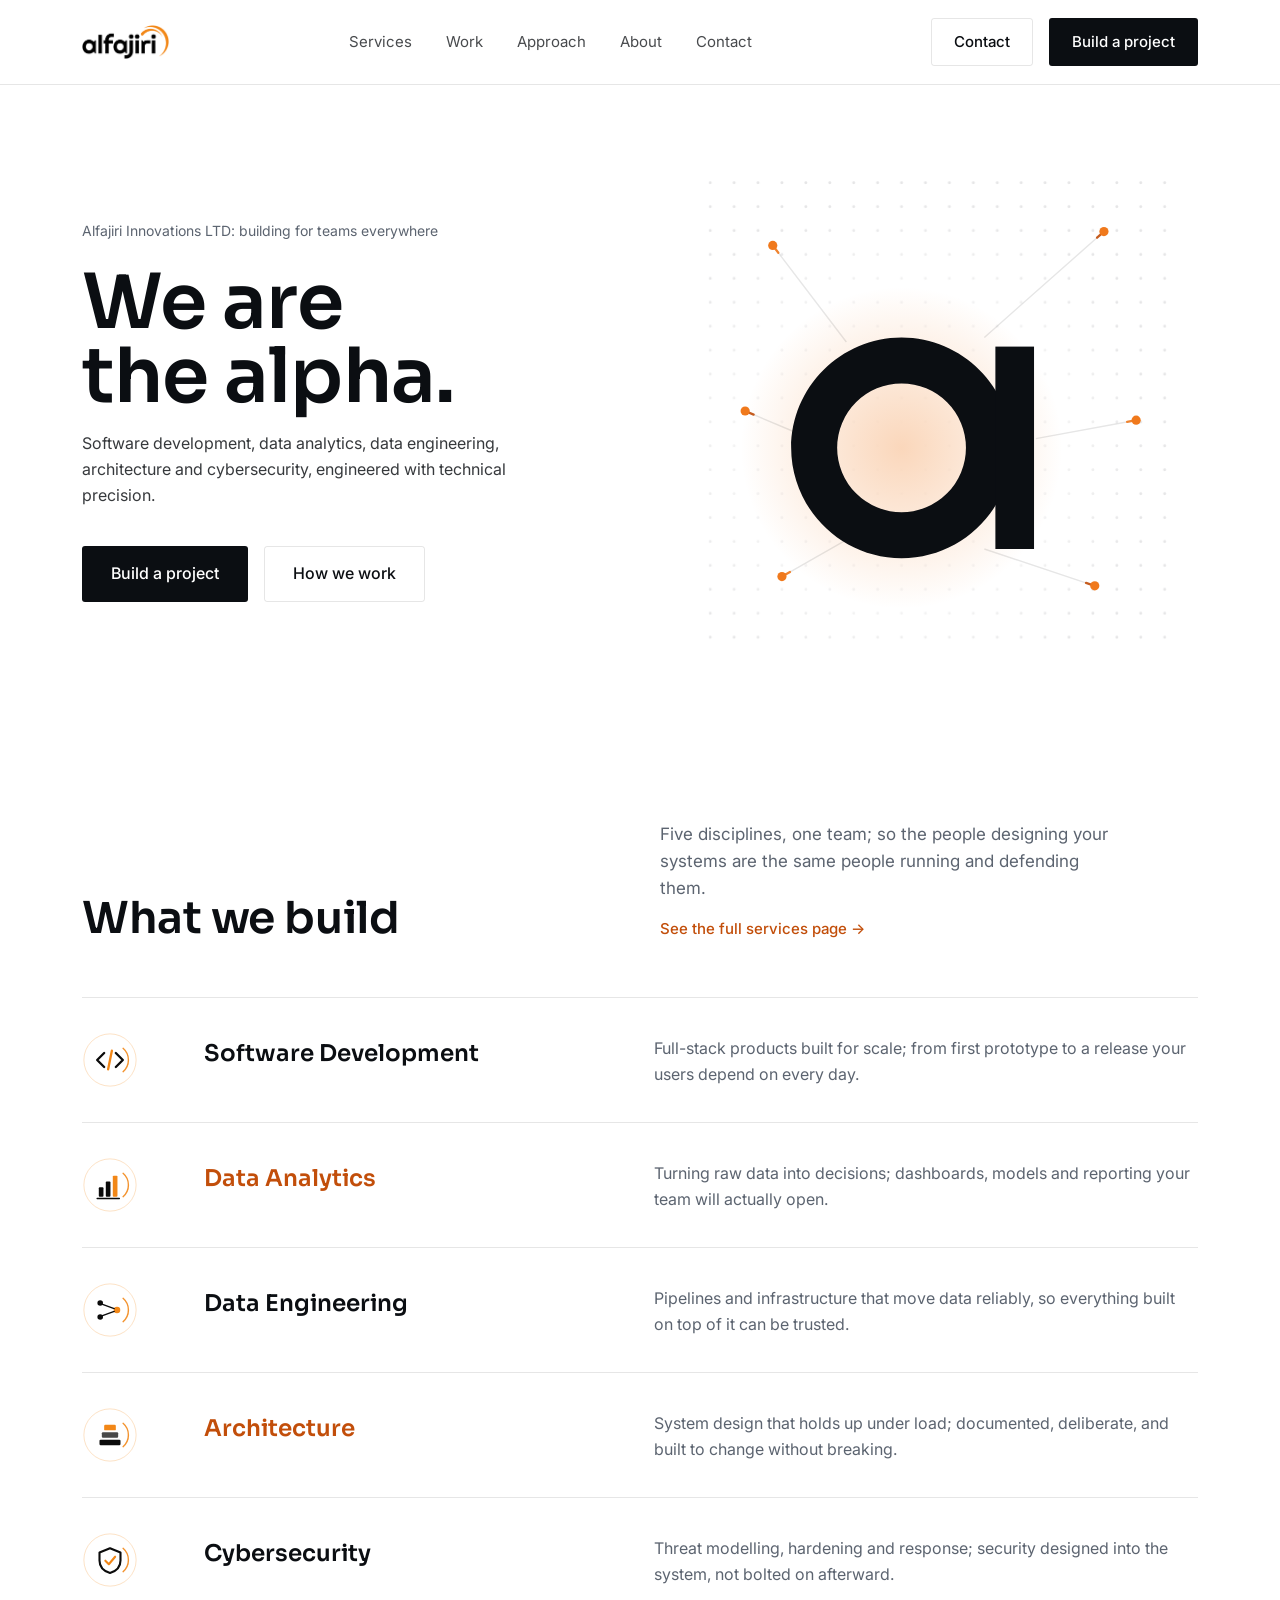
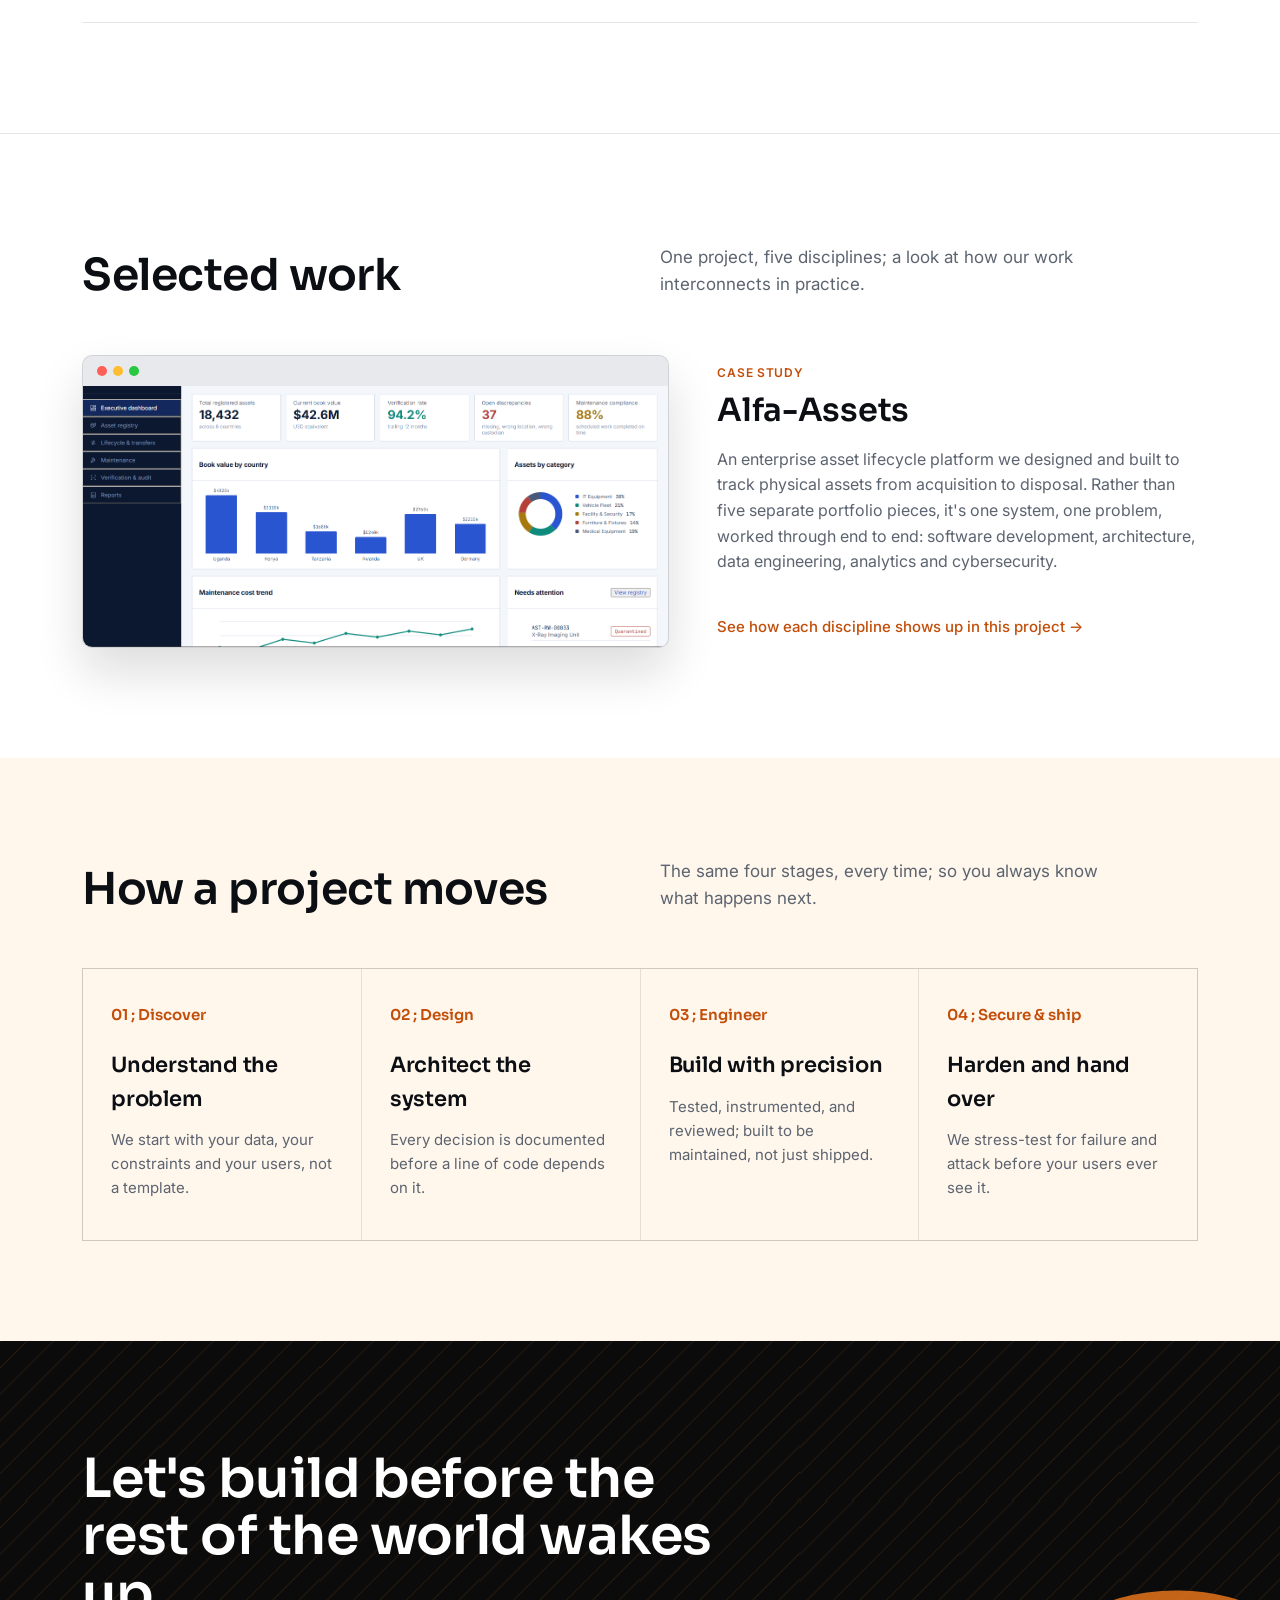
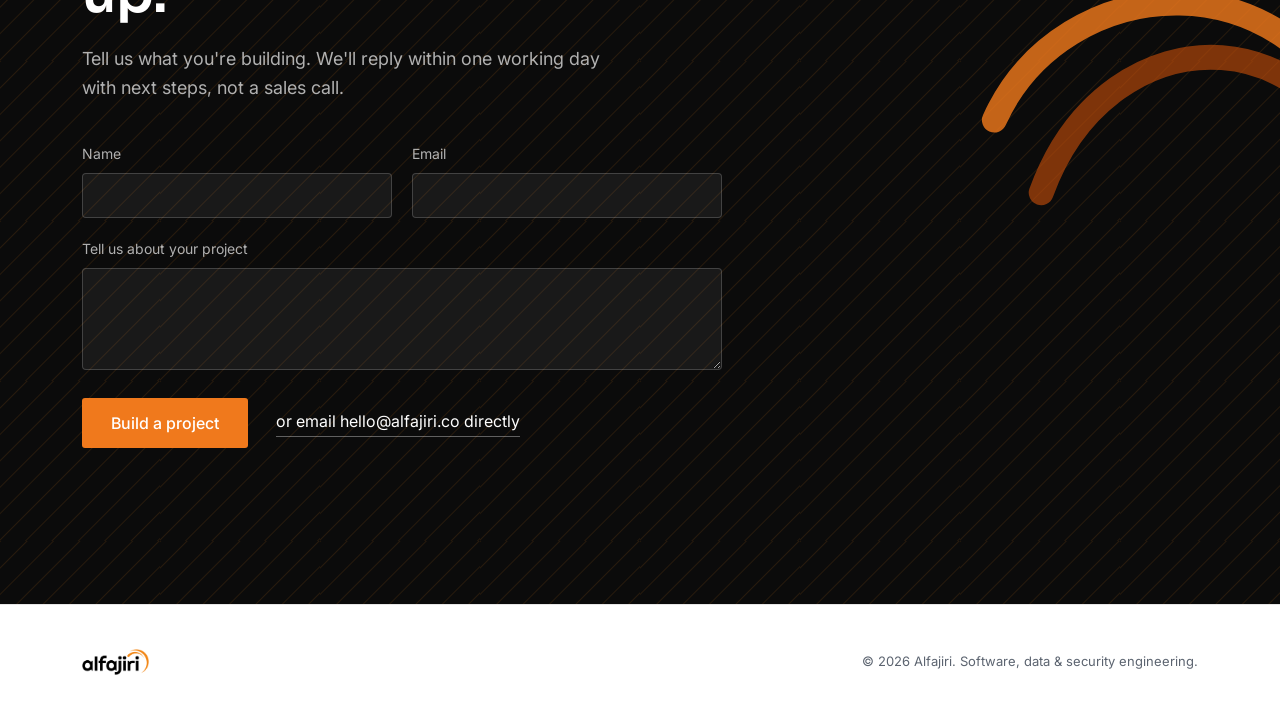
==== commit c93bd77b: "fixed overflow footer Co-Authored-By: Claude Sonnet 5 <noreply@anthropic.com>" ====
--- a/index.html
+++ b/index.html
@@ -102,7 +102,7 @@
         </nav>
         <div class="nav-cta">
           <a href="#contact" class="btn btn-ghost">Contact</a>
-          <a href="#contact" class="btn btn-primary">Start a project</a>
+          <a href="#contact" class="btn btn-primary">Build a project</a>
         </div>
         <button class="menu-toggle" aria-label="Menu">
           <span></span><span></span><span></span>
@@ -126,7 +126,7 @@
             </p>
             <div class="hero-actions">
               <a href="#contact" class="btn btn-primary btn-lg"
-                >Start a project</a
+                >Build a project</a
               >
               <a href="#approach" class="btn btn-ghost btn-lg">How we work</a>
             </div>
@@ -515,7 +515,7 @@
 
             <div class="cta-row">
               <button type="submit" class="btn btn-primary btn-lg">
-                Start a project
+                Build a project
               </button>
               <a href="mailto:hello@alfajiri.co" class="cta-email"
                 >or email hello@alfajiri.co directly</a
@@ -576,13 +576,6 @@
             <img src="files/alfajiri-logo-transparent.png" alt="Alfajiri" />
           </span>
         </span>
-        <nav>
-          <a href="#services">Services</a>
-          <a href="#work">Work</a>
-          <a href="#approach">Approach</a>
-          <a href="about.html">About</a>
-          <a href="#contact">Contact</a>
-        </nav>
         <span class="copy"
           >© 2026 Alfajiri. Software, data &amp; security engineering.</span
         >
--- a/styles.css
+++ b/styles.css
@@ -14,6 +14,7 @@
 }
 html {
   scroll-behavior: smooth;
+  overflow-x: hidden;
 }
 body {
   margin: 0;
@@ -806,17 +807,6 @@
 footer .brand-mark {
   height: 26px;
   width: 100%;
-}
-footer nav {
-  display: flex;
-  gap: 26px;
-}
-footer nav a {
-  font-size: 14px;
-  color: var(--slate);
-}
-footer nav a:hover {
-  color: var(--ink);
 }
 footer .copy {
   font-size: 13px;
